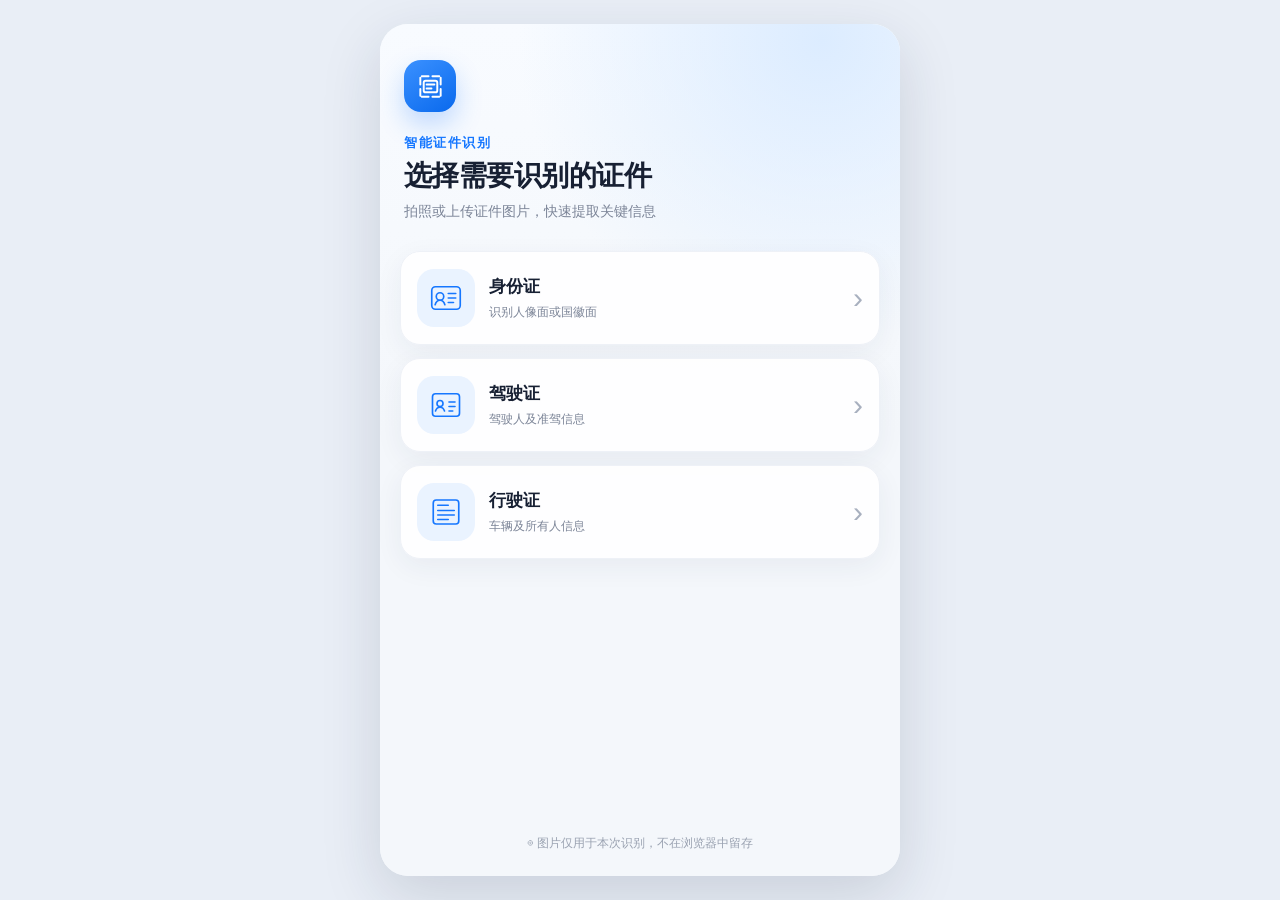
==== web_demo/index.html @ aa7012f9 "初次提交" ====
<!doctype html>
<html lang="zh-CN">
  <head>
    <meta charset="UTF-8" />
    <meta name="viewport" content="width=device-width, initial-scale=1, minimum-scale=1, maximum-scale=1, user-scalable=no, viewport-fit=cover" />
    <meta name="theme-color" content="#f7f9fc" />
    <meta name="format-detection" content="telephone=no" />
    <meta http-equiv="Cache-Control" content="no-cache, no-store, must-revalidate" />
    <meta http-equiv="Pragma" content="no-cache" />
    <meta http-equiv="Expires" content="0" />
    <title>证件识别</title>
    <link rel="stylesheet" href="./styles.css?v=20260825-fixed-webview-header-v13" />
  </head>
  <body>
    <main id="app" class="app-shell">
      <section class="screen screen-home is-active" data-screen="home" aria-labelledby="home-title">
        <header class="hero">
          <div class="brand-mark" aria-hidden="true">
            <svg viewBox="0 0 32 32"><path d="M7 5.5h7M5.5 7v7m21-7v7M18 5.5h7M7 26.5h7m-8.5-8v7m21-7v7M18 26.5h7"/><rect x="9" y="10" width="14" height="12" rx="2"/><path d="M12 14h8m-8 4h5"/></svg>
          </div>
          <p class="eyebrow">智能证件识别</p>
          <h1 id="home-title">选择需要识别的证件</h1>
          <p class="hero-copy">拍照或上传证件图片，快速提取关键信息</p>
        </header>

        <div class="document-list">
          <button class="document-card" type="button" data-action="open-document" data-document="id_card">
            <span class="document-icon" aria-hidden="true">
              <svg viewBox="0 0 48 48"><rect x="5" y="9" width="38" height="30" rx="5"/><circle cx="16" cy="22" r="5"/><path d="M9.5 33c1.2-4 3.4-6 6.5-6s5.3 2 6.5 6M27 18h10m-10 6h10m-10 6h7"/></svg>
            </span>
            <span class="document-copy"><strong>身份证</strong><small>识别人像面或国徽面</small></span>
            <span class="chevron" aria-hidden="true">›</span>
          </button>

          <button class="document-card" type="button" data-action="open-document" data-document="driver_license">
            <span class="document-icon" aria-hidden="true">
              <svg viewBox="0 0 48 48"><rect x="6" y="9" width="36" height="30" rx="4"/><circle cx="16" cy="22" r="4"/><path d="M10 32c1.1-3.4 3.1-5 6-5s4.9 1.6 6 5m6-12h8m-8 6h8m-8 6h5"/></svg>
            </span>
            <span class="document-copy"><strong>驾驶证</strong><small>驾驶人及准驾信息</small></span>
            <span class="chevron" aria-hidden="true">›</span>
          </button>

          <button class="document-card" type="button" data-action="open-document" data-document="vehicle_license">
            <span class="document-icon" aria-hidden="true">
              <svg viewBox="0 0 48 48"><rect x="7" y="8" width="34" height="32" rx="4"/><path d="M13 15h14m-14 7h22m-22 6h22m-22 6h14"/></svg>
            </span>
            <span class="document-copy"><strong>行驶证</strong><small>车辆及所有人信息</small></span>
            <span class="chevron" aria-hidden="true">›</span>
          </button>
        </div>

        <p class="privacy-note"><span aria-hidden="true">⌾</span> 图片仅用于本次识别，不在浏览器中留存</p>
      </section>

      <section class="screen" data-screen="method" aria-labelledby="method-title">
        <header class="topbar">
          <button class="icon-button" type="button" data-action="home" aria-label="返回首页">‹</button>
          <h2 id="method-title">证件识别</h2>
          <span class="topbar-spacer"></span>
        </header>
        <div class="method-content">
          <div class="side-upload-list" aria-label="证件双面上传">
            <div class="side-upload-card" data-action="select-side" data-side="front" role="button" tabindex="0">
              <span class="side-card-label" data-side-label="front">正面</span>
              <span class="side-card-status" data-side-status="front">点击上传</span>
              <span class="side-card-art portrait-art" aria-hidden="true">
                <i class="art-lines"></i><i class="art-avatar"></i><i class="art-number"></i>
              </span>
              <span class="id-upload-plus" aria-hidden="true">+</span>
              <span class="id-upload-prompt" data-upload-prompt="front">点击上传人像面</span>
              <img data-side-image="front" alt="证件正面预览" />
              <button class="view-image-button" type="button" data-action="view-image" data-side="front" hidden>点击查看大图</button>
            </div>
            <div class="side-upload-card" data-action="select-side" data-side="back" data-two-sided-only role="button" tabindex="0">
              <span class="side-card-label" data-side-label="back">反面</span>
              <span class="side-card-status" data-side-status="back">点击上传</span>
              <span class="side-card-art emblem-art" aria-hidden="true">
                <i class="art-emblem">★</i><i class="art-title"></i><i class="art-validity"></i>
              </span>
              <span class="id-upload-plus" aria-hidden="true">+</span>
              <span class="id-upload-prompt" data-upload-prompt="back">点击上传国徽面</span>
              <img data-side-image="back" alt="证件反面预览" />
              <button class="view-image-button" type="button" data-action="view-image" data-side="back" hidden>点击查看大图</button>
            </div>
          </div>
          <input id="album-input" class="visually-hidden" type="file" accept="image/jpeg,image/png,image/webp,image/heic,image/heif" />
          <input id="camera-fallback-input" class="visually-hidden" type="file" accept="image/*" capture="environment" />
          <p class="id-security-note" data-id-card-only hidden><span aria-hidden="true">⌾</span> 图片仅用于本次身份识别，请确保上传本人证件</p>
        </div>
        <div class="document-submit-bar">
          <button id="document-submit-button" type="button" data-action="submit-document" disabled>提交</button>
        </div>
      </section>

      <section class="screen camera-screen" data-screen="camera" aria-label="拍摄证件">
        <video id="camera-video" autoplay playsinline muted></video>
        <canvas id="camera-canvas" class="visually-hidden"></canvas>
        <div class="camera-shade"></div>
        <header class="camera-header">
          <button class="camera-close" type="button" data-action="close-camera" aria-label="关闭相机">‹</button>
          <strong id="camera-document-title">拍摄证件</strong><button class="camera-album-link" type="button" data-action="album">相册上传</button>
        </header>
        <div class="camera-guide">
          <p id="camera-side-title">请扫描证件正面</p>
          <div class="guide-frame"><i></i><i></i><i></i><i></i><span id="guide-ghost" class="guide-ghost portrait-ghost"></span></div>
          <p id="camera-hint" class="camera-light-hint">请将证件完整放入框内</p>
        </div>
        <div class="camera-side-progress">
          <div class="camera-side-item is-active" data-camera-side="front"><span class="mini-card portrait-mini"></span><small data-camera-label="front">正面</small></div>
          <div class="camera-side-item" data-camera-side="back" data-two-sided-only><span class="mini-card emblem-mini">★</span><small data-camera-label="back">反面</small></div>
        </div>
        <div class="camera-controls">
          <span class="control-placeholder"></span>
          <button class="shutter" type="button" data-action="capture" aria-label="拍照"><span></span></button>
          <span class="control-placeholder"></span>
        </div>
      </section>

      <section class="screen" data-screen="preview" aria-labelledby="preview-title">
        <header class="topbar">
          <button class="icon-button" type="button" data-action="back-to-method" aria-label="返回">‹</button>
          <h2 id="preview-title">确认照片</h2><span class="topbar-spacer"></span>
        </header>
        <div class="preview-content">
          <div class="dual-preview-list">
            <article class="side-preview-card" data-preview-side="front">
              <header><strong data-preview-label="front">正面</strong><button type="button" data-action="replace-side" data-side="front">重新拍摄</button></header>
              <div class="side-photo-stage"><img data-preview-image="front" alt="待识别的证件正面" /></div>
              <p data-quality-text="front">正在检测照片质量…</p>
            </article>
            <article class="side-preview-card" data-preview-side="back" data-two-sided-only>
              <header><strong data-preview-label="back">反面</strong><button type="button" data-action="replace-side" data-side="back">重新拍摄</button></header>
              <div class="side-photo-stage"><img data-preview-image="back" alt="待识别的证件反面" /></div>
              <p data-quality-text="back">正在检测照片质量…</p>
            </article>
          </div>
          <div id="quality-card" class="quality-card" role="status">
            <span class="quality-icon">✓</span>
            <span><strong id="quality-title">两面照片已准备好</strong><small id="quality-detail">将分别识别并合并字段</small></span>
          </div>
          <div class="preview-tips"><strong>识别前请确认</strong><span>证件四角完整</span><span>文字清晰可见</span><span>画面无明显反光</span></div>
        </div>
        <div class="bottom-actions">
          <button class="secondary-button" type="button" data-action="retake">重新选择</button>
          <button class="primary-button" type="button" data-action="recognize">开始识别</button>
        </div>
      </section>

      <section class="screen loading-screen" data-screen="loading" aria-live="polite">
        <div class="loader-visual"><span></span><span></span><span></span><span></span><div>OCR</div></div>
        <h2>正在识别证件信息</h2>
        <p id="loading-detail">正在识别人像面…</p>
        <div class="progress-track"><i></i></div>
        <small>请勿关闭页面</small>
      </section>

      <section class="screen" data-screen="result" aria-labelledby="result-title">
        <header class="topbar">
          <button class="icon-button" type="button" data-action="back-to-method" aria-label="返回当前证件识别页面">‹</button>
          <h2 id="result-title">核对识别结果</h2><span class="topbar-spacer"></span>
        </header>
        <div class="result-content">
          <div class="result-summary"><span>✓</span><div><strong>识别完成</strong><small id="result-meta">上传耗时 -- 秒 · 模型处理耗时 -- 秒</small></div></div>
          <form id="result-form" class="field-form"></form>
          <p class="edit-note">识别结果可能受拍摄环境影响，请务必核对后提交。</p>
        </div>
        <div class="bottom-actions single-action"><button class="primary-button" type="submit" form="result-form">确认信息</button></div>
      </section>

      <section class="screen success-screen" data-screen="success" aria-labelledby="success-title">
        <div class="success-icon">✓</div>
        <h2 id="success-title">信息已确认</h2>
        <p id="success-description">证件信息已完成核对</p>
        <button class="primary-button" type="button" data-action="restart">继续识别</button>
      </section>
    </main>

    <div id="image-viewer" class="image-viewer" role="dialog" aria-modal="true" aria-labelledby="image-viewer-title" hidden>
      <header>
        <strong id="image-viewer-title">查看图片</strong>
        <button type="button" data-action="close-image-viewer" aria-label="关闭大图">×</button>
      </header>
      <div id="image-viewer-stage" class="image-viewer-stage">
        <img id="image-viewer-image" alt="证件大图" />
        <div id="image-viewer-save-tip" class="image-viewer-save-tip" hidden>可缩放查看，长按图片保存到手机</div>
      </div>
      <footer>
        <button type="button" data-action="zoom-out" aria-label="缩小图片">−</button>
        <span id="image-viewer-zoom">100%</span>
        <button type="button" data-action="zoom-in" aria-label="放大图片">＋</button>
      </footer>
    </div>

    <div id="toast" class="toast" role="status" aria-live="polite"></div>
    <script src="./app-loader-v8.js?v=20260825-loading-paint-v9" defer></script>
  </body>
</html>
---- web_demo/styles.css ----
:root {
  color-scheme: light;
  --brand: #1677ff;
  --brand-dark: #075ed1;
  --green: #20c77a;
  --ink: #172033;
  --muted: #7b8497;
  --line: #e8edf5;
  --surface: #fff;
  --page: #f5f7fb;
  font-family: -apple-system, BlinkMacSystemFont, "Segoe UI", "PingFang SC", "Microsoft YaHei", sans-serif;
}

* { box-sizing: border-box; }
html, body { min-height: 100%; margin: 0; background: var(--page); color: var(--ink); }
[hidden] { display: none !important; }
body { min-width: 320px; -webkit-tap-highlight-color: transparent; }
button, input, textarea { font: inherit; }
button { cursor: pointer; }

.app-shell { min-height: 100dvh; max-width: 520px; margin: 0 auto; background: var(--page); position: relative; overflow: hidden; }
.screen { display: none; width: 100%; min-width: 0; min-height: 100dvh; padding-bottom: calc(24px + env(safe-area-inset-bottom)); overflow-x: hidden; }
.screen.is-active { display: flex; flex-direction: column; animation: screen-in .22s ease-out; }
@keyframes screen-in { from { opacity: 0; transform: translateX(8px); } }

.screen-home { background: radial-gradient(circle at 85% 2%, #dcecff 0, transparent 32%), linear-gradient(180deg, #f8fbff 0%, #f4f7fb 48%); padding: 20px 20px 24px; }
.hero { padding: 16px 4px 30px; }
.brand-mark { width: 52px; height: 52px; display: grid; place-items: center; border-radius: 17px; color: white; background: linear-gradient(145deg, #3b91ff, #0969ed); box-shadow: 0 12px 26px rgba(22,119,255,.25); }
.brand-mark svg { width: 31px; fill: none; stroke: currentColor; stroke-width: 2; stroke-linecap: round; stroke-linejoin: round; }
.eyebrow { margin: 22px 0 6px; color: var(--brand); font-size: 13px; font-weight: 700; letter-spacing: .12em; }
h1 { margin: 0; font-size: 28px; line-height: 1.25; letter-spacing: -.02em; }
.hero-copy { margin: 10px 0 0; color: var(--muted); font-size: 14px; }

.document-list { display: grid; gap: 13px; }
.document-card { width: 100%; min-height: 94px; border: 1px solid #eef1f7; border-radius: 20px; padding: 16px; background: rgba(255,255,255,.92); box-shadow: 0 8px 28px rgba(28,45,77,.06); display: flex; align-items: center; gap: 14px; text-align: left; color: var(--ink); }
.document-card:active { transform: scale(.985); }
.document-icon { flex: 0 0 58px; width: 58px; height: 58px; border-radius: 17px; display: grid; place-items: center; color: var(--brand); background: #eaf3ff; }
.document-icon svg { width: 36px; fill: none; stroke: currentColor; stroke-width: 2.2; stroke-linecap: round; stroke-linejoin: round; }
.document-copy { min-width: 0; flex: 1; display: grid; gap: 6px; }
.document-copy strong { font-size: 17px; }
.document-copy small { color: var(--muted); font-size: 12px; }
.chevron { color: #a8b0bf; font-size: 30px; font-weight: 300; }
.status-pill { flex: 0 0 auto; color: #9aa2b1; background: #f2f4f7; border-radius: 99px; padding: 5px 9px; font-size: 11px; }
.privacy-note { margin: auto auto 0; padding-top: 32px; color: #9aa2b1; font-size: 12px; }

.topbar { height: 60px; padding: 0 16px; background: rgba(255,255,255,.92); backdrop-filter: blur(12px); display: flex; align-items: center; border-bottom: 1px solid var(--line); }
.topbar h2 { margin: 0; flex: 1; text-align: center; font-size: 17px; }
.icon-button, .topbar-spacer { width: 40px; height: 40px; flex: 0 0 40px; }
.icon-button { border: 0; background: transparent; border-radius: 50%; color: var(--ink); font-size: 34px; line-height: 34px; }

.method-content { width: 100%; min-width: 0; padding: 34px 20px; text-align: center; }
.id-preview { width: min(86vw, 330px); aspect-ratio: 1.58; margin: 4px auto 30px; padding: 26px; display: flex; align-items: center; gap: 24px; position: relative; overflow: hidden; border: 1px solid #b9d6ff; border-radius: 20px; background: linear-gradient(135deg, #eaf5ff, #dceeff); box-shadow: 0 20px 45px rgba(35,94,164,.13); }
.mock-avatar { flex: 0 0 72px; height: 92px; border-radius: 40px 40px 20px 20px; background: #bdd9f4; position: relative; overflow: hidden; }
.mock-avatar::before { content: ""; position: absolute; width: 38px; height: 38px; border-radius: 50%; background: #9bbfe4; left: 17px; top: 13px; }
.mock-avatar span { position: absolute; width: 76px; height: 58px; border-radius: 50% 50% 0 0; background: #9bbfe4; left: -2px; bottom: -17px; }
.mock-lines { flex: 1; display: grid; gap: 14px; }
.mock-lines i { display: block; height: 7px; border-radius: 9px; background: #accceb; }
.mock-lines i:nth-child(1) { width: 55%; }.mock-lines i:nth-child(2) { width: 90%; }.mock-lines i:nth-child(3) { width: 72%; }.mock-lines i:nth-child(4) { width: 95%; }
.scan-shine { position: absolute; left: 6%; right: 6%; height: 2px; background: linear-gradient(90deg, transparent, #32c77f, transparent); box-shadow: 0 0 12px #32c77f; animation: scan 2.2s ease-in-out infinite; }
@keyframes scan { 0%,100% { top: 14%; opacity: .4; } 50% { top: 84%; opacity: 1; } }
.method-content h3 { margin: 0 0 9px; font-size: 21px; }
.upload-heading > p,.method-content > p { max-width: 340px; margin: 0 auto; color: var(--muted); font-size: 13px; line-height: 1.7; }
.side-upload-list { width: 100%; min-width: 0; margin: 24px auto 0; padding: 16px; display: grid; gap: 13px; max-width: 370px; border: 1.5px dashed #a8c9ed; border-radius: 20px; background: rgba(255,255,255,.5); }
.side-upload-card { position: relative; width: 100%; min-width: 0; aspect-ratio: 1.58; padding: 0; overflow: hidden; border: 1px solid #dce7f3; border-radius: 16px; background: linear-gradient(145deg,#eef5ff,#f8fbff); color: var(--ink); }
.side-upload-card:active { transform: scale(.99); }
.side-card-label,.side-card-status { position: absolute; z-index: 3; top: 11px; padding: 5px 9px; border-radius: 99px; font-size: 11px; }
.side-card-label { left: 11px; color: var(--brand); background: rgba(255,255,255,.88); font-weight: 700; }
.side-card-status { right: 11px; color: #788397; background: rgba(255,255,255,.88); }
.side-upload-card.has-image .side-card-status { color: #138d59; background: #e8faF1; }
.side-card-art { position: absolute; inset: 0; opacity: .7; }
.side-upload-card > img { position: absolute; z-index: 2; inset: 0; width: 100%; height: 100%; object-fit: contain; background:#eef3f7; display: none; }
.side-upload-card.has-image > img { display: block; }
.id-upload-plus,.id-upload-prompt { display:none; }
.art-lines::before,.art-lines::after,.art-number,.art-title,.art-validity { content:""; position:absolute; display:block; height:8px; border-radius:9px; background:#d2e2f5; }
.art-lines::before { left:11%; top:31%; width:34%; box-shadow: 0 27px 0 #d2e2f5, 0 54px 0 #d2e2f5; }.art-lines::after { left:11%; top:44%; width:52%; }
.art-avatar { position:absolute; right:13%; top:24%; width:22%; height:42%; border-radius:50% 50% 38% 38%; background:#c8dbf3; }.art-avatar::after { content:"";position:absolute;left:-24%;right:-24%;bottom:-27%;height:47%;border-radius:50% 50% 20% 20%;background:#c8dbf3; }
.art-number { left:11%; right:11%; bottom:12%; }.art-emblem { position:absolute; left:14%; top:22%; width:66px;height:66px;display:grid;place-items:center;border-radius:50%;color:#f29fa8;background:#ffdce0;font-style:normal;font-size:30px; }.art-title { left:43%; right:12%; top:28%; box-shadow: 0 27px 0 #d2e2f5; }.art-validity { left:30%; right:23%; bottom:13%; box-shadow: 0 22px 0 #d2e2f5; }
html[data-document="driver_license"] .emblem-art .art-emblem,
html[data-document="vehicle_license"] .art-emblem { display:none; }
html[data-document="driver_license"] .emblem-art .art-title,
html[data-document="vehicle_license"] .emblem-art .art-title { left:11%; top:27%; box-shadow:0 25px 0 #d2e2f5,0 50px 0 #d2e2f5; }
html[data-document="driver_license"] .emblem-art .art-validity { left:11%; right:11%; bottom:15%; box-shadow:0 21px 0 #d2e2f5; }
html[data-document="vehicle_license"] .portrait-art .art-avatar { display:none; }
html[data-document="vehicle_license"] .portrait-art .art-lines::before { width:72%; box-shadow:0 27px 0 #d2e2f5,0 54px 0 #d2e2f5,0 81px 0 #d2e2f5; }
html[data-document="vehicle_license"] .portrait-art .art-lines::after { top:38%; width:72%; box-shadow:0 54px 0 #d2e2f5; }
html[data-document="vehicle_license"] .emblem-art .art-validity { left:11%; right:11%; bottom:29%; box-shadow:0 22px 0 #d2e2f5,0 44px 0 #d2e2f5; }
.upload-example-label { margin-top: 13px!important; font-size: 12px!important; color:#8993a4!important; }
.method-actions { margin-top: 28px; display: grid; gap: 12px; }
.action-button { min-height: 76px; width: 100%; padding: 14px 16px; border: 1px solid var(--line); border-radius: 18px; background: var(--surface); color: var(--ink); display: flex; align-items: center; gap: 13px; text-align: left; box-shadow: 0 6px 20px rgba(27,43,72,.04); }
.action-button:active { transform: scale(.985); }
.action-button > span:nth-child(2) { flex: 1; display: grid; gap: 5px; }
.action-button strong { font-size: 16px; }.action-button small { color: var(--muted); font-size: 12px; }.action-button b { font-size: 25px; color: #acb4c1; font-weight: 400; }
.action-icon { width: 44px; height: 44px; display: grid; place-items: center; border-radius: 14px; background: #eff4fa; color: #65728a; font-size: 24px; }
.camera-button { background: linear-gradient(135deg, #2586ff, #0969e8); border: 0; color: white; box-shadow: 0 14px 28px rgba(22,119,255,.22); }
.camera-button small, .camera-button b { color: rgba(255,255,255,.75); }.camera-button .action-icon { background: rgba(255,255,255,.18); color: white; }

.screen[data-screen="method"] { background:linear-gradient(180deg,#f5f9ff 0%,#f8fafc 68%,#fff 100%); padding-bottom:0; }
.screen[data-screen="method"] .method-content { padding:24px; text-align:left; }
.screen[data-screen="method"] .side-upload-list { max-width:430px; margin-top:0; padding:0; gap:22px; border:0; border-radius:0; background:transparent; }
.screen[data-screen="method"] .side-upload-card { aspect-ratio:1.58; border:13px solid #fff; border-radius:20px; background:linear-gradient(135deg,#f1fbff,#fbfcff); box-shadow:0 10px 32px rgba(52,86,118,.07); }
.screen[data-screen="method"] .side-card-label,
.screen[data-screen="method"] .side-card-status { display:none; }
.screen[data-screen="method"] .side-card-art { inset:8px; opacity:1; border:0; border-radius:15px; background-position:center; background-repeat:no-repeat; background-size:100% 100%; }
.screen[data-screen="method"] .portrait-art { background-image:url("./assets/id-card-front-placeholder.jpg?v=2"); }
.screen[data-screen="method"] .emblem-art { background-image:url("./assets/id-card-back-placeholder.jpg?v=2"); }
.screen[data-screen="method"] .side-card-art > * { display:none; }
.screen[data-screen="method"] .id-upload-plus { position:absolute; z-index:4; left:50%; top:46%; display:grid; width:58px; height:58px; place-items:center; border-radius:50%; color:#fff; background:#16c7bb; box-shadow:0 7px 18px rgba(22,199,187,.24); transform:translate(-50%,-50%); font-size:43px; font-weight:300; line-height:1; }
.screen[data-screen="method"] .id-upload-prompt { position:absolute; z-index:4; left:20px; right:20px; bottom:18%; display:block; color:#232832; text-align:center; font-size:17px; }
.screen[data-screen="method"] .side-upload-card.has-image .id-upload-plus,
.screen[data-screen="method"] .side-upload-card.has-image .id-upload-prompt { display:none; }
.screen[data-screen="method"] .side-upload-card > img { border-radius:7px; }
.view-image-button { position:absolute; z-index:7; right:12px; bottom:10px; min-height:30px; padding:5px 10px; border:0; border-radius:99px; color:#fff; background:rgba(19,31,47,.65); font-size:11px; }
.view-image-button[hidden] { display:none; }
.screen[data-screen="method"] .side-upload-card.is-processing::after { content:"正在处理图片…"; position:absolute; z-index:6; inset:0; display:grid; place-items:center; color:#fff; background:rgba(20,32,48,.42); font-size:14px; font-weight:600; }
.id-security-note { padding:4px 0 18px; text-align:center!important; color:#a3aab5!important; font-size:12px!important; }
.id-security-note span { color:#16bfb5; }
.document-submit-bar { position:sticky; bottom:0; margin-top:auto; padding:14px 22px calc(14px + env(safe-area-inset-bottom)); background:rgba(255,255,255,.97); border-top:1px solid #eef1f5; }
.document-submit-bar button { width:100%; min-height:58px; border:0; border-radius:30px; color:#fff; background:#16c7b8; font-size:20px; font-weight:600; box-shadow:0 10px 24px rgba(22,199,184,.2); }
.document-submit-bar button:disabled { background:#b9dfdc; box-shadow:none; }

.camera-screen { position: fixed; z-index: 10; inset: 0; width: 100%; max-width: none; padding: 0; background: #090d12; color: white; }
.camera-screen.is-active { display: block; }
#camera-video { width: 100%; height: 100%; object-fit: cover; }
.camera-shade { position: absolute; inset: 0; background: linear-gradient(180deg, rgba(0,0,0,.48), transparent 24%, transparent 70%, rgba(0,0,0,.66)); pointer-events: none; }
.camera-header { position: absolute; top: 0; left: 0; right: 0; height: 62px; padding: 0 18px; display: flex; align-items: center; justify-content: space-between; }
.camera-header > * { width: 82px; }.camera-header strong { width: auto; font-size: 16px; }
.camera-close { border: 0; background: rgba(0,0,0,.2); color: white; border-radius: 50%; height: 42px; font-size: 34px; }
.camera-album-link { border:0;background:transparent;color:white;font-size:13px;text-align:right;padding:0; }
.camera-guide { position: absolute; width: min(88vw, 600px); top: 39%; left: 50%; transform: translate(-50%,-50%); text-align: center; }
.camera-guide > #camera-side-title { display:inline-block; margin:0 0 17px; padding:9px 16px; border-radius:99px; background:rgba(255,255,255,.9); color:#4387ec; font-size:15px; }
.guide-frame { width: 100%; aspect-ratio: 1.58; position: relative; }
.guide-frame i { position: absolute; width: 38px; height: 38px; border-color: #35e188; border-style: solid; filter: drop-shadow(0 0 4px rgba(53,225,136,.55)); }
.guide-frame i:nth-child(1) { top: 0; left: 0; border-width: 3px 0 0 3px; border-radius: 10px 0 0; }.guide-frame i:nth-child(2) { top: 0; right: 0; border-width: 3px 3px 0 0; border-radius: 0 10px 0 0; }.guide-frame i:nth-child(3) { bottom: 0; right: 0; border-width: 0 3px 3px 0; border-radius: 0 0 10px; }.guide-frame i:nth-child(4) { bottom: 0; left: 0; border-width: 0 0 3px 3px; border-radius: 0 0 0 10px; }
.camera-guide .camera-light-hint { display: inline-block; margin: 15px 0 0; padding: 7px 13px; border-radius: 99px; background: rgba(0,0,0,.36); font-size: 12px; }
.camera-guide p.is-warning { color: #ffd77b; }
.guide-ghost { position:absolute;inset:10%;opacity:.2;border-radius:12px;background:rgba(255,255,255,.12); }
.portrait-ghost::before { content:"";position:absolute;right:12%;top:20%;width:19%;height:36%;border-radius:50%;background:white;box-shadow:0 38px 0 13px rgba(255,255,255,.95); }.portrait-ghost::after { content:"";position:absolute;left:9%;top:25%;width:36%;height:7px;border-radius:8px;background:white;box-shadow:0 28px 0 white,0 56px 0 white,0 105px 0 white; }
.emblem-ghost::before { content:"★";position:absolute;left:12%;top:17%;width:58px;height:58px;display:grid;place-items:center;border-radius:50%;background:rgba(255,255,255,.85);color:rgba(0,0,0,.3);font-size:28px; }.emblem-ghost::after { content:"";position:absolute;left:39%;right:10%;top:27%;height:8px;border-radius:8px;background:white;box-shadow:0 31px 0 white, -38px 105px 0 white, 7px 136px 0 white; }
.document-front-ghost::before,.document-back-ghost::before { content:"";position:absolute;left:9%;right:9%;top:20%;height:7px;border-radius:7px;background:white;box-shadow:0 27px 0 white,0 54px 0 white,0 81px 0 white,0 108px 0 white; }
.document-front-ghost::after { content:"";position:absolute;right:10%;top:18%;width:18%;height:38%;border-radius:48%;background:rgba(255,255,255,.85); }
.document-back-ghost::after { content:"";position:absolute;left:9%;right:9%;bottom:17%;height:1px;background:rgba(255,255,255,.8);box-shadow:0 16px 0 rgba(255,255,255,.8),0 32px 0 rgba(255,255,255,.8); }
html[data-document="vehicle_license"] .document-front-ghost::after { display:none; }
html[data-document="driver_license"] .emblem-mini,
html[data-document="vehicle_license"] .emblem-mini { color:transparent; }
html[data-document="driver_license"] .emblem-mini::before,
html[data-document="vehicle_license"] .emblem-mini::before { content:"";width:72%;height:4px;border-radius:4px;background:rgba(255,255,255,.3);box-shadow:0 12px 0 rgba(255,255,255,.3),0 24px 0 rgba(255,255,255,.3); }
.camera-side-progress { position:absolute; left:8%; right:8%; bottom:calc(148px + env(safe-area-inset-bottom)); display:grid;grid-template-columns:1fr 1fr;gap:12px; }
.camera-side-item { display:grid;gap:5px;justify-items:center;color:rgba(255,255,255,.55);font-size:11px; }.camera-side-item.is-active{color:white}.camera-side-item.is-done{color:#43dc91}.mini-card{width:100%;max-width:145px;aspect-ratio:1.58;display:grid;place-items:center;border:1px dashed rgba(255,255,255,.34);border-radius:9px;background:rgba(255,255,255,.09);overflow:hidden;background-size:cover;background-position:center}.camera-side-item.is-active .mini-card{border:2px solid white}.camera-side-item.is-done .mini-card{border:2px solid #43dc91}.portrait-mini::before{content:"";width:24px;height:31px;border-radius:50%;background:rgba(255,255,255,.28);box-shadow:0 15px 0 7px rgba(255,255,255,.28)}.emblem-mini{color:#ef9da7;font-size:25px}
html[data-document="vehicle_license"] .portrait-mini::before { width:72%;height:4px;border-radius:4px;background:rgba(255,255,255,.3);box-shadow:0 12px 0 rgba(255,255,255,.3),0 24px 0 rgba(255,255,255,.3); }
.camera-controls { position: absolute; bottom: calc(28px + env(safe-area-inset-bottom)); left: 0; right: 0; display: grid; grid-template-columns: 1fr 1fr 1fr; align-items: center; justify-items: center; }
.shutter { width: 72px; height: 72px; border: 3px solid white; padding: 5px; border-radius: 50%; background: transparent; }
.shutter span { display: block; width: 100%; height: 100%; border-radius: 50%; background: white; }.shutter:active span { transform: scale(.9); }
.album-shortcut { border: 0; background: transparent; color: white; display: grid; gap: 4px; justify-items: center; }.album-shortcut span { font-size: 26px; }.album-shortcut small { font-size: 11px; }.control-placeholder { width: 40px; }

.preview-content, .result-content { flex: 1; padding: 20px; overflow: auto; }
.dual-preview-list { display:grid;grid-template-columns:1fr 1fr;gap:12px; }
html:not([data-document="id_card"]) .dual-preview-list { grid-template-columns: 1fr; }
html:not([data-document="id_card"]) .camera-side-progress { grid-template-columns: 1fr; }
.side-preview-card { min-width:0;padding:10px;border-radius:16px;background:white;box-shadow:0 6px 20px rgba(30,45,70,.05); }.side-preview-card header{display:flex;align-items:center;justify-content:space-between;margin-bottom:8px}.side-preview-card header strong{font-size:13px}.side-preview-card header button{border:0;background:transparent;color:var(--brand);font-size:11px;padding:5px}.side-photo-stage{aspect-ratio:1.58;overflow:hidden;border-radius:10px;background:#e8edf4}.side-photo-stage img{width:100%;height:100%;object-fit:cover}.side-preview-card>p{min-height:30px;margin:8px 2px 0;color:#768196;font-size:10px;line-height:1.45}.side-preview-card>p.is-warning{color:#c4830b}
.photo-stage { width: 100%; min-height: 240px; max-height: 48vh; padding: 10px; display: grid; place-items: center; border-radius: 20px; background: #e8edf4; overflow: hidden; }
.photo-stage img { max-width: 100%; max-height: calc(48vh - 20px); border-radius: 12px; object-fit: contain; }
.quality-card { margin-top: 15px; padding: 14px; display: flex; align-items: center; gap: 12px; background: #eafaf2; border: 1px solid #c8f0dd; border-radius: 15px; }
.quality-card.is-warning { background: #fff8e8; border-color: #f5dfa5; }.quality-card.is-error { background: #fff0f0; border-color: #f4cccc; }
.quality-icon { width: 34px; height: 34px; border-radius: 50%; display: grid; place-items: center; background: var(--green); color: white; font-weight: 700; }.is-warning .quality-icon { background: #f2aa1f; }.is-error .quality-icon { background: #ed5b5b; }
.quality-card > span:last-child { display: grid; gap: 4px; }.quality-card strong { font-size: 14px; }.quality-card small { color: var(--muted); font-size: 12px; line-height: 1.4; white-space: normal; }
.preview-tips { margin-top: 18px; padding: 17px; display: grid; grid-template-columns: repeat(3,1fr); gap: 12px; border-radius: 16px; background: white; font-size: 11px; color: var(--muted); text-align: center; }
.preview-tips strong { grid-column: 1/-1; color: var(--ink); text-align: left; font-size: 13px; }.preview-tips span::before { content: "✓"; display: block; margin: 0 auto 6px; color: var(--green); font-size: 17px; }
.bottom-actions { position: sticky; bottom: 0; display: grid; grid-template-columns: 1fr 1.7fr; gap: 12px; padding: 14px 20px calc(14px + env(safe-area-inset-bottom)); background: rgba(255,255,255,.95); border-top: 1px solid var(--line); backdrop-filter: blur(12px); }
.primary-button, .secondary-button { min-height: 50px; border-radius: 14px; font-weight: 700; }
.primary-button { border: 0; color: white; background: linear-gradient(135deg, #2787ff, #0867e5); box-shadow: 0 10px 22px rgba(22,119,255,.2); }.primary-button:disabled { opacity: .55; box-shadow: none; }
.secondary-button { border: 1px solid #dce2ec; color: #566176; background: white; }

.loading-screen { align-items: center; justify-content: center; text-align: center; padding: 30px; background: white; }
.loader-visual { width: 122px; height: 122px; position: relative; display: grid; place-items: center; margin-bottom: 28px; }
.loader-visual div { width: 76px; height: 76px; display: grid; place-items: center; border-radius: 24px; background: linear-gradient(145deg,#e6f2ff,#fff); color: var(--brand); font-weight: 800; box-shadow: 0 12px 35px rgba(22,119,255,.15); }
.loader-visual span { position: absolute; width: 23px; height: 23px; border-color: var(--brand); border-style: solid; animation: pulse 1.2s infinite alternate; }.loader-visual span:nth-child(1){left:0;top:0;border-width:3px 0 0 3px}.loader-visual span:nth-child(2){right:0;top:0;border-width:3px 3px 0 0}.loader-visual span:nth-child(3){right:0;bottom:0;border-width:0 3px 3px 0}.loader-visual span:nth-child(4){left:0;bottom:0;border-width:0 0 3px 3px}
@keyframes pulse { to { transform: scale(1.18); opacity:.5; } }
.loading-screen h2 { margin: 0 0 10px; font-size: 21px; }.loading-screen p, .loading-screen small { color: var(--muted); }.loading-screen p { margin: 0; font-size: 13px; }
.progress-track { width: min(72vw,300px); height: 5px; margin: 26px 0 12px; overflow: hidden; border-radius: 9px; background: #e8eef7; }.progress-track i { display:block; width:45%; height:100%; border-radius:inherit; background:var(--brand); animation:progress 1.3s ease-in-out infinite; }
@keyframes progress { from{transform:translateX(-110%)}to{transform:translateX(330%)} }

.result-summary { display: flex; align-items: center; gap: 12px; padding: 14px 16px; margin-bottom: 15px; border-radius: 16px; background: #eafaf2; }.result-summary > span { width: 34px;height:34px;display:grid;place-items:center;border-radius:50%;background:var(--green);color:white;font-weight:800}.result-summary div{display:flex;align-items:baseline;gap:9px;min-width:0}.result-summary strong{font-size:14px;white-space:nowrap}.result-summary small{color:#698275;font-size:11px;white-space:nowrap}
.field-form { padding: 4px 16px; border-radius: 18px; background: white; box-shadow: 0 6px 22px rgba(30,45,70,.04); }
.form-field { display: grid; gap: 7px; padding: 14px 0; border-bottom: 1px solid var(--line); }.form-field:last-child{border-bottom:0}.form-field label{color:#6f788b;font-size:12px}.form-field input,.form-field textarea{width:100%;border:0;outline:0;padding:0;color:var(--ink);font-size:16px;background:transparent;resize:vertical}.form-field textarea{min-height:44px;line-height:1.5}.form-field input:focus,.form-field textarea:focus{color:var(--brand)}
.edit-note { margin: 16px 4px; color: #8a93a3; font-size: 11px; line-height: 1.6; }.single-action { grid-template-columns: 1fr; }
.success-screen { padding: 70px 28px; align-items: center; justify-content: center; text-align: center; background: white; }.success-icon { width: 84px;height:84px;display:grid;place-items:center;border-radius:50%;background:#e6faf1;color:var(--green);font-size:42px;font-weight:700;box-shadow:0 15px 35px rgba(32,199,122,.14)}.success-screen h2{margin:24px 0 8px}.success-screen p{margin:0 0 34px;color:var(--muted);font-size:14px}.success-screen .primary-button{width:min(100%,320px)}

.toast { position: fixed; z-index: 30; left: 50%; bottom: calc(28px + env(safe-area-inset-bottom)); width: max-content; max-width: calc(100vw - 40px); padding: 11px 16px; border-radius: 10px; color: white; background: rgba(20,27,40,.92); font-size: 13px; line-height: 1.5; text-align: center; transform: translate(-50%,20px); opacity: 0; pointer-events: none; transition: .2s ease; white-space: normal; }.toast.is-visible{opacity:1;transform:translate(-50%,0)}
.image-viewer { position:fixed; z-index:50; inset:0; display:grid; grid-template-rows:60px minmax(0,1fr) 74px; color:#fff; background:rgba(5,10,17,.96); }
.image-viewer[hidden] { display:none; }
.image-viewer > header { display:flex; align-items:center; justify-content:space-between; padding:0 18px; }
.image-viewer > header strong { font-size:16px; }
.image-viewer > header button { width:42px; height:42px; border:0; border-radius:50%; color:#fff; background:rgba(255,255,255,.12); font-size:30px; line-height:1; }
.image-viewer-stage { position:relative; min-width:0; min-height:0; overflow:auto; padding:12px; }
.image-viewer-stage img { display:block; margin:auto; max-width:none; max-height:none; user-select:none; -webkit-user-drag:none; }
.image-viewer[data-save-mode="true"] .image-viewer-stage img { user-select:auto; -webkit-user-select:auto; -webkit-user-drag:auto; -webkit-touch-callout:default; }
.image-viewer-save-tip { position:fixed; z-index:2; left:50%; bottom:calc(86px + env(safe-area-inset-bottom)); width:max-content; max-width:calc(100vw - 40px); padding:10px 16px; border-radius:999px; color:#fff; background:rgba(15,23,36,.82); font-size:14px; text-align:center; transform:translateX(-50%); pointer-events:none; }
.image-viewer-save-tip[hidden] { display:none; }
.image-viewer > footer { display:flex; align-items:center; justify-content:center; gap:22px; padding-bottom:env(safe-area-inset-bottom); }
.image-viewer > footer button { width:44px; height:44px; border:1px solid rgba(255,255,255,.22); border-radius:50%; color:#fff; background:rgba(255,255,255,.12); font-size:26px; }
.image-viewer > footer span { min-width:58px; text-align:center; color:rgba(255,255,255,.78); font-size:13px; }
.visually-hidden { position:absolute!important;width:1px!important;height:1px!important;padding:0!important;margin:-1px!important;overflow:hidden!important;clip:rect(0,0,0,0)!important;white-space:nowrap!important;border:0!important; }

@media (min-width: 700px) {
  body { padding: 24px 0; background: #e9eef6; }
  .app-shell { min-height: calc(100dvh - 48px); border-radius: 28px; box-shadow: 0 20px 60px rgba(27,42,67,.15); }
  .screen { min-height: calc(100dvh - 48px); }
}
@media (prefers-reduced-motion: reduce) { *,*::before,*::after { animation-duration: .01ms!important; animation-iteration-count:1!important; scroll-behavior:auto!important; } }
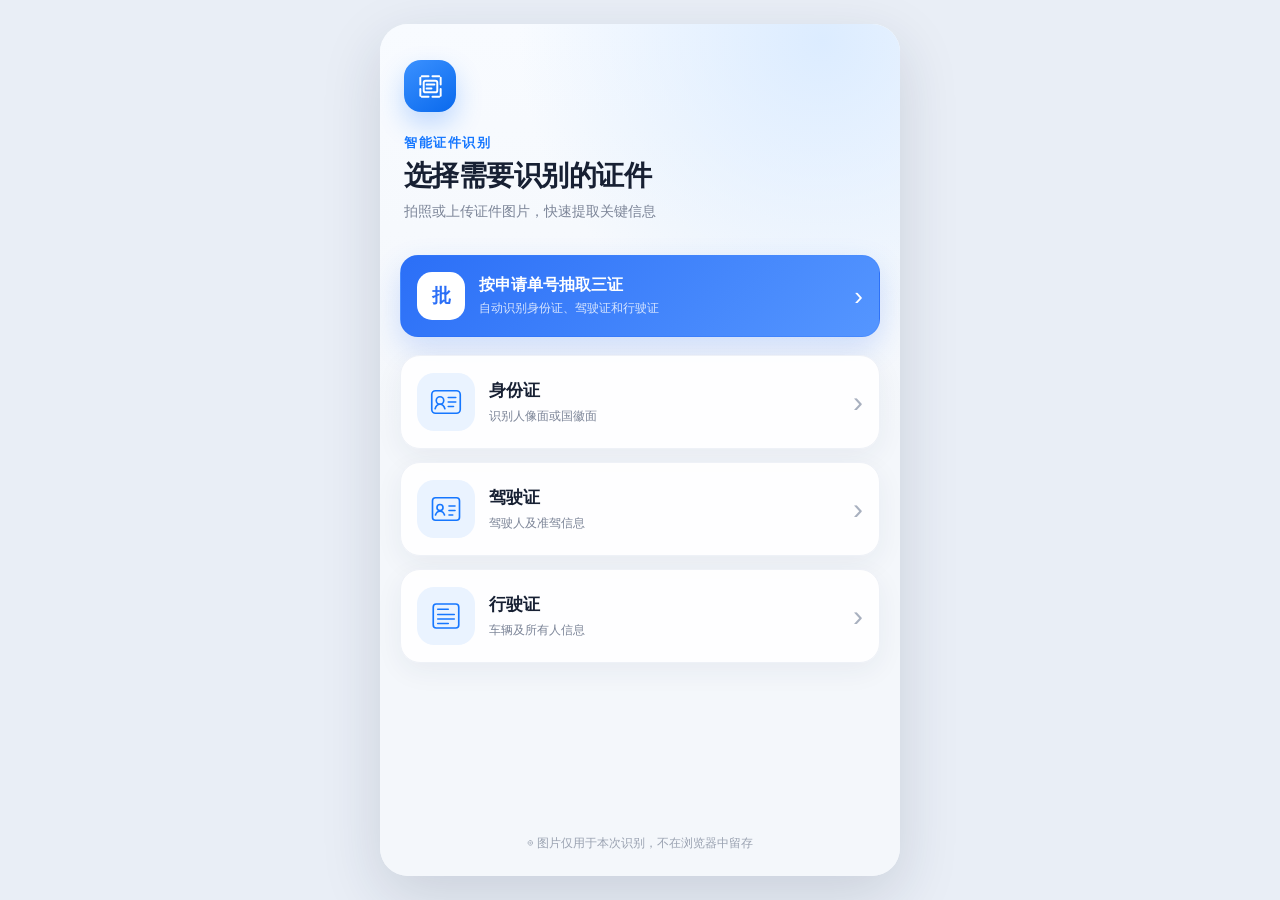
==== commit e024667c: "新增申请单三证批量识别与原始图片预览功能" ====
--- a/web_demo/index.html
+++ b/web_demo/index.html
@@ -22,6 +22,12 @@
           <h1 id="home-title">选择需要识别的证件</h1>
           <p class="hero-copy">拍照或上传证件图片，快速提取关键信息</p>
         </header>
+
+        <a class="application-entry-card" href="./application.html">
+          <span class="application-entry-icon" aria-hidden="true">批</span>
+          <span><strong>按申请单号抽取三证</strong><small>自动识别身份证、驾驶证和行驶证</small></span>
+          <span class="chevron" aria-hidden="true">›</span>
+        </a>
 
         <div class="document-list">
           <button class="document-card" type="button" data-action="open-document" data-document="id_card">
--- a/web_demo/styles.css
+++ b/web_demo/styles.css
@@ -207,3 +207,10 @@
   .screen { min-height: calc(100dvh - 48px); }
 }
 @media (prefers-reduced-motion: reduce) { *,*::before,*::after { animation-duration: .01ms!important; animation-iteration-count:1!important; scroll-behavior:auto!important; } }
+/* Application-number recognition entry. */
+.application-entry-card { display: grid; grid-template-columns: 48px 1fr auto; align-items: center; gap: 14px; width: 100%; margin: 4px 0 18px; padding: 16px; border: 1px solid rgba(43,111,247,.18); border-radius: 18px; color: #fff; text-decoration: none; background: linear-gradient(135deg,#2b6ff7,#5596ff); box-shadow: 0 12px 30px rgba(43,111,247,.2); }
+.application-entry-card strong,.application-entry-card small { display: block; }
+.application-entry-card strong { margin-bottom: 4px; font-size: 16px; }
+.application-entry-card small { color: rgba(255,255,255,.8); font-size: 12px; }
+.application-entry-card .chevron { color: #fff; font-size: 26px; }
+.application-entry-icon { display: grid; width: 48px; height: 48px; place-items: center; border-radius: 15px; color: #2b6ff7; background: #fff; font-size: 19px; font-weight: 800; }
